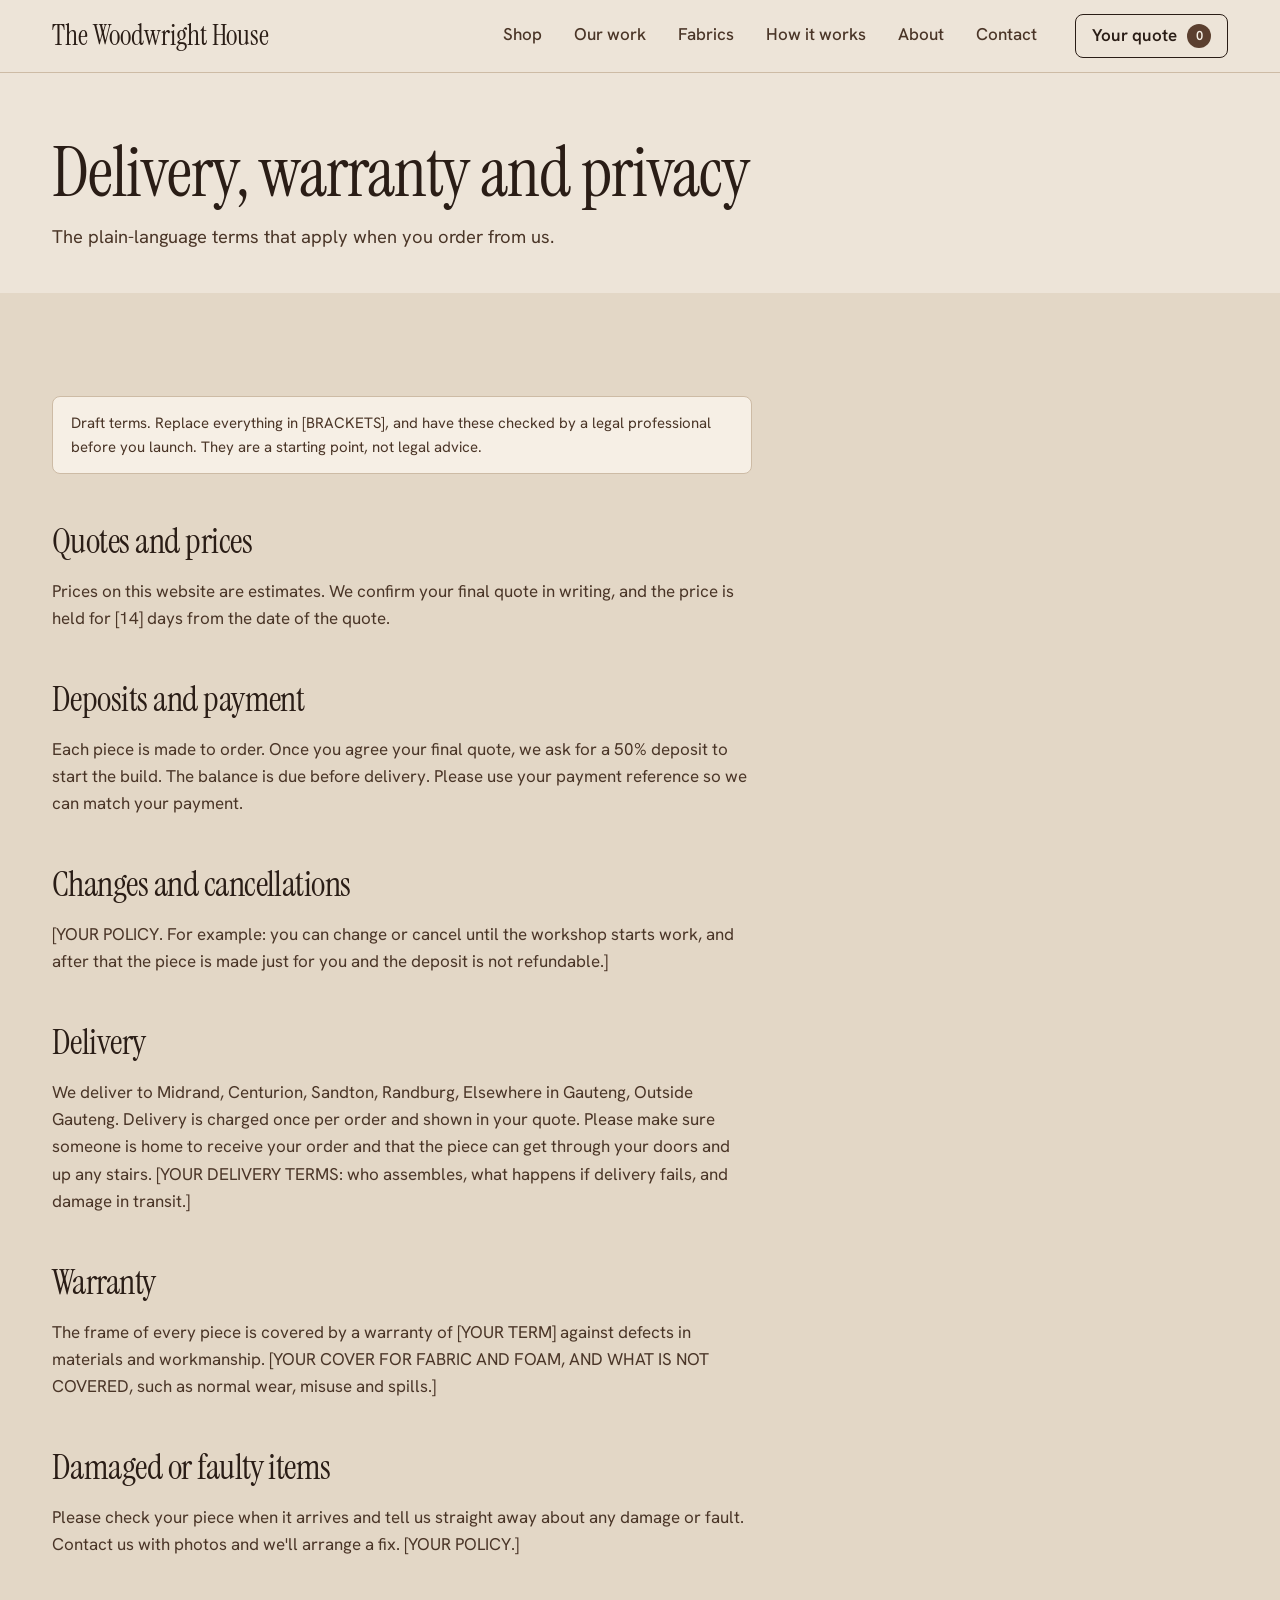
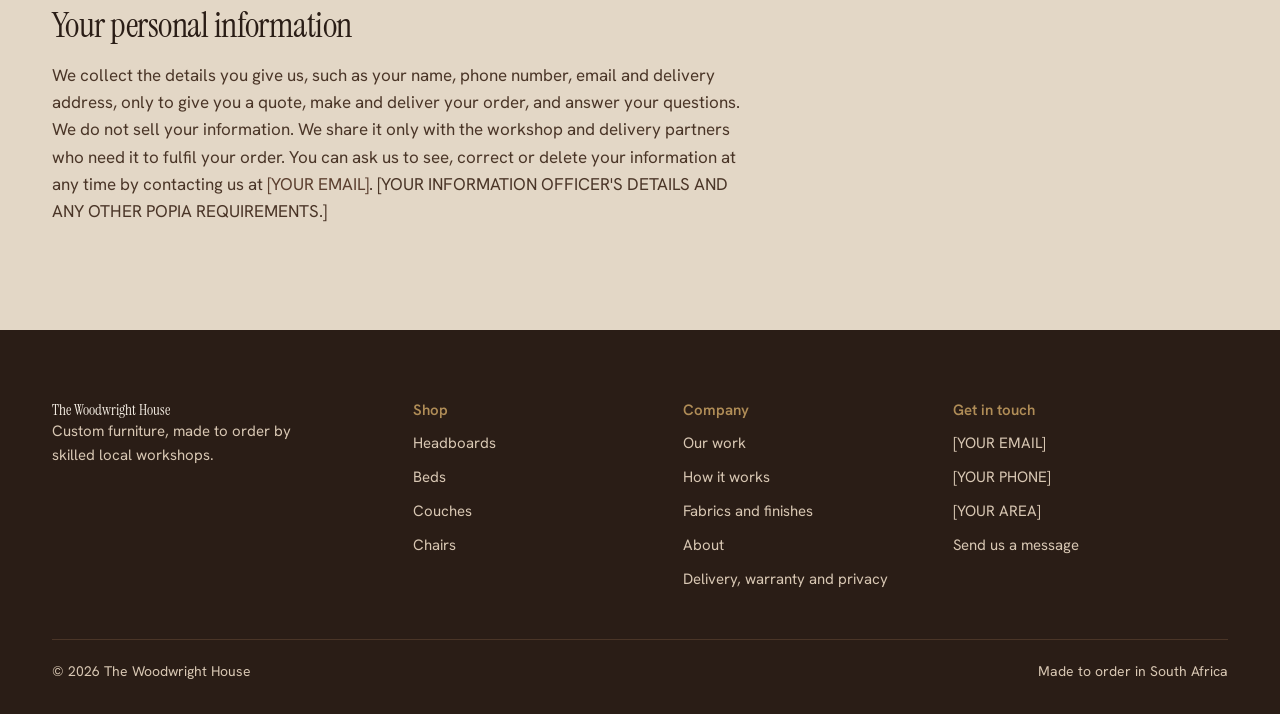
==== policies.html @ 0322e2f1 "Add The Woodwright House site A static, no-build site for a made-to-order furniture business: home, " ====
<!DOCTYPE html>
<html lang="en">
<head>
<meta charset="utf-8">
<meta name="viewport" content="width=device-width, initial-scale=1, viewport-fit=cover">
<title>Delivery, warranty and privacy | The Woodwright House</title>
<meta name="description" content="Our delivery, deposit, cancellation, warranty and privacy policies at The Woodwright House.">
<meta name="theme-color" content="#EDE4D8">
<meta property="og:title" content="Delivery, warranty and privacy | The Woodwright House">
<meta property="og:description" content="Our delivery, deposit, cancellation, warranty and privacy policies at The Woodwright House.">
<meta property="og:type" content="website">
<meta property="og:site_name" content="The Woodwright House">
<link rel="icon" href="data:image/svg+xml,%3Csvg xmlns='http://www.w3.org/2000/svg' viewBox='0 0 100 100'%3E%3Ctext y='.9em' font-size='90'%3E%F0%9F%AA%B5%3C/text%3E%3C/svg%3E">
<link rel="stylesheet" href="https://fonts.googleapis.com/css2?family=Hanken+Grotesk:wght@400;500;600&family=Instrument+Serif&display=swap">
<link rel="stylesheet" href="css/site.css">
</head>
<body data-page="policies">
<a class="skip" href="#main">Skip to content</a>
<header class="site-head">
  <div class="wrap bar">
    <a class="brand" href="index.html">The Woodwright House</a>
    <button class="navbtn" id="navToggle" type="button" aria-expanded="false" aria-controls="nav" aria-label="Menu">
      <svg width="22" height="14" viewBox="0 0 22 14" fill="none" stroke="currentColor" stroke-width="2" stroke-linecap="round" aria-hidden="true"><path d="M1 1h20M1 7h20M1 13h20"/></svg>
    </button>
    <nav class="nav" id="nav" aria-label="Main">
      <a href="shop.html" data-nav="shop">Shop</a>
      <a href="gallery.html" data-nav="gallery">Our work</a>
      <a href="fabrics.html" data-nav="fabrics">Fabrics</a>
      <a href="how-it-works.html" data-nav="how-it-works">How it works</a>
      <a href="about.html" data-nav="about">About</a>
      <a href="contact.html" data-nav="contact">Contact</a>
    </nav>
    <button class="quote-btn" type="button" data-open="quote">Your quote <span class="count quote-count">0</span></button>
  </div>
</header>
<main id="main">
<section class="pagehead">
  <div class="wrap">
    <h1>Delivery, warranty and privacy</h1>
    <p class="lede">The plain-language terms that apply when you order from us.</p>
  </div>
</section>

<section class="sec tint">
  <div class="wrap">
    <div class="prose">
      <p class="draft">Draft terms. Replace everything in [BRACKETS], and have these checked by a legal professional before you launch. They are a starting point, not legal advice.</p>

      <h2>Quotes and prices</h2>
      <p>Prices on this website are estimates. We confirm your final quote in writing, and the price is held for [14] days from the date of the quote.</p>

      <h2>Deposits and payment</h2>
      <p>Each piece is made to order. Once you agree your final quote, we ask for a <span data-cfg="depositPct"></span>% deposit to start the build. The balance is due before delivery. Please use your payment reference so we can match your payment.</p>

      <h2>Changes and cancellations</h2>
      <p>[YOUR POLICY. For example: you can change or cancel until the workshop starts work, and after that the piece is made just for you and the deposit is not refundable.]</p>

      <h2>Delivery</h2>
      <p>We deliver to <span data-cfg="areas"></span>. Delivery is charged once per order and shown in your quote. Please make sure someone is home to receive your order and that the piece can get through your doors and up any stairs. [YOUR DELIVERY TERMS: who assembles, what happens if delivery fails, and damage in transit.]</p>

      <h2>Warranty</h2>
      <p>The frame of every piece is covered by a warranty of <span data-cfg="warranty"></span> against defects in materials and workmanship. [YOUR COVER FOR FABRIC AND FOAM, AND WHAT IS NOT COVERED, such as normal wear, misuse and spills.]</p>

      <h2>Damaged or faulty items</h2>
      <p>Please check your piece when it arrives and tell us straight away about any damage or fault. Contact us with photos and we'll arrange a fix. [YOUR POLICY.]</p>

      <h2>Your personal information</h2>
      <p>We collect the details you give us, such as your name, phone number, email and delivery address, only to give you a quote, make and deliver your order, and answer your questions. We do not sell your information. We share it only with the workshop and delivery partners who need it to fulfil your order. You can ask us to see, correct or delete your information at any time by contacting us at <a data-cfg="email" data-cfg-href="mailto"></a>. [YOUR INFORMATION OFFICER'S DETAILS AND ANY OTHER POPIA REQUIREMENTS.]</p>
    </div>
  </div>
</section>
</main>
<footer class="site-foot">
  <div class="wrap">
    <div class="foot-grid">
      <div>
        <p class="foot-brand">The Woodwright House</p>
        <p>Custom furniture, made to order by skilled local workshops.</p>
      </div>
      <div>
        <h3>Shop</h3>
        <ul>
          <li><a href="shop.html?cat=headboard">Headboards</a></li>
          <li><a href="shop.html?cat=bed">Beds</a></li>
          <li><a href="shop.html?cat=couch">Couches</a></li>
          <li><a href="shop.html?cat=chair">Chairs</a></li>
        </ul>
      </div>
      <div>
        <h3>Company</h3>
        <ul>
          <li><a href="gallery.html">Our work</a></li>
          <li><a href="how-it-works.html">How it works</a></li>
          <li><a href="fabrics.html">Fabrics and finishes</a></li>
          <li><a href="about.html">About</a></li>
          <li><a href="policies.html">Delivery, warranty and privacy</a></li>
        </ul>
      </div>
      <div>
        <h3>Get in touch</h3>
        <ul>
          <li><a data-cfg="email" data-cfg-href="mailto"></a></li>
          <li><a data-cfg="phone" data-cfg-href="tel"></a></li>
          <li data-cfg="area"></li>
          <li><a href="contact.html">Send us a message</a></li>
        </ul>
      </div>
    </div>
    <div class="foot-bottom">
      <span>&copy; 2026 The Woodwright House</span>
      <span>Made to order in South Africa</span>
    </div>
  </div>
</footer>
<dialog id="dlg" aria-labelledby="dlgTitle">
  <div class="sheet">
    <div class="sheet-head">
      <h2 id="dlgTitle">Your quote</h2>
      <button class="tool" id="closeQuote" type="button" aria-label="Close quote">Close</button>
    </div>
    <ul class="items" id="items"></ul>
    <label class="f">Delivery area<select class="area-select"></select></label>
    <p class="est area-est"></p>
    <div class="lines">
      <div><span>Items</span><span id="subtotal">R0</span></div>
      <div><span id="areaLine">Delivery</span><span id="delivery">R0</span></div>
    </div>
    <div class="total"><span>Estimated total</span><span id="total">R0</span></div>
    <div class="dialog-actions">
      <a class="btn" id="wa" href="#" target="_blank" rel="noopener">Send on WhatsApp</a>
      <button class="btn ghost" id="copy" type="button">Copy summary</button>
    </div>
    <p class="status" id="status" role="status"></p>
    <details class="dep" id="dep">
      <summary>Ready to pay your deposit?</summary>
      <p>Only pay once we've confirmed your final quote in writing. Use your reference so we can match the payment.</p>
      <dl>
        <dt>Deposit</dt><dd id="depAmt"></dd>
        <dt>Bank</dt><dd id="bBank"></dd>
        <dt>Account name</dt><dd id="bName"></dd>
        <dt>Account number</dt><dd id="bNum"></dd>
        <dt>Branch code</dt><dd id="bBranch"></dd>
        <dt>Reference</dt><dd id="bRef"></dd>
      </dl>
      <a class="btn ghost small" id="paid" href="#" target="_blank" rel="noopener">I've paid, send proof</a>
      <p>Card payments are coming soon.</p>
    </details>
  </div>
</dialog>

<dialog id="sdlg" aria-labelledby="sdlgTitle">
  <div class="sheet">
    <div class="sheet-head">
      <h2 id="sdlgTitle">Order swatches</h2>
      <button class="tool" id="closeSw" type="button" aria-label="Close swatch request">Close</button>
    </div>
    <p class="lead">Tick the fabrics you'd like to see. We'll send small samples so you can check the colours in your own light.</p>
    <div class="checks" id="swChecks"></div>
    <label class="f">Your name<input type="text" id="swName" autocomplete="name"></label>
    <label class="f">Delivery address<textarea id="swAddr" autocomplete="street-address"></textarea></label>
    <label class="f">Phone number<input type="tel" id="swPhone" autocomplete="tel"></label>
    <a class="btn" id="swSend" href="#" target="_blank" rel="noopener">Send on WhatsApp</a>
    <p class="status" id="swStatus" role="status"></p>
  </div>
</dialog>
<script src="js/data.js"></script>
<script src="js/site.js"></script>
</body>
</html>
---- css/site.css ----
/* The Woodwright House: shared styles */
:root {
  box-sizing: border-box;
  --bg: #EDE4D8;
  --tint: #E3D7C6;
  --surface: #F6EFE5;
  --ink: #2A1D16;
  --ink2: #4A3527;
  --line: #CDBBA5;
  --accent: #5B3F2F;
  --on-accent: #F5EEE4;
  --focus: #B08D57;
  --rug: #D6C5AF;
  --band: #5B3F2F;
  --on-band: #F5EEE4;
  --band2: #E6D9C8;
  --art1: #B98E72;
  --art2: #5B3F2F;
  --foot: #2A1D16;
  --on-foot: #D8C7B3;
  --display: "Instrument Serif", Georgia, "Times New Roman", serif;
  --body: "Hanken Grotesk", system-ui, -apple-system, "Segoe UI", sans-serif;
}
@media (prefers-color-scheme: dark) {
  :root:not([data-theme="light"]) {
    --bg: #1D1611;
    --tint: #241B15;
    --surface: #2A2019;
    --ink: #F1E8DC;
    --ink2: #CDBFAE;
    --line: #43352A;
    --accent: #D8C2A4;
    --on-accent: #1D1611;
    --rug: #33291F;
    --band: #33261C;
    --on-band: #F1E8DC;
    --band2: #CDBFAE;
    --art1: #A47C63;
    --art2: #C9A77C;
    --foot: #130E0A;
    --on-foot: #CDBFAE;
  }
}
:root[data-theme="dark"] {
  --bg: #1D1611; --tint: #241B15; --surface: #2A2019; --ink: #F1E8DC; --ink2: #CDBFAE;
  --line: #43352A; --accent: #D8C2A4; --on-accent: #1D1611; --rug: #33291F;
  --band: #33261C; --on-band: #F1E8DC; --band2: #CDBFAE; --art1: #A47C63; --art2: #C9A77C;
  --foot: #130E0A; --on-foot: #CDBFAE;
}

html { scroll-padding-top: 88px; }
*, *::before, *::after { box-sizing: border-box; }
body {
  margin: 0;
  background: var(--bg);
  color: var(--ink);
  font-family: var(--body);
  font-size: 17px;
  line-height: 1.6;
  -webkit-text-size-adjust: 100%;
}
[hidden] { display: none !important; }
img, svg { max-width: 100%; }
a { color: var(--accent); }
button, select, input, textarea { font: inherit; color: inherit; }
button { cursor: pointer; }
:focus-visible { outline: 3px solid var(--focus); outline-offset: 3px; }
.sr-only { position: absolute; width: 1px; height: 1px; overflow: hidden; clip: rect(0 0 0 0); white-space: nowrap; }
.skip { position: absolute; left: 12px; top: -60px; background: var(--accent); color: var(--on-accent); padding: 10px 16px; border-radius: 8px; z-index: 50; }
.skip:focus { top: 12px; }

.wrap { max-width: 1240px; margin: 0 auto; padding: 0 32px; }
.sec { padding: 88px 0; }
.sec.tint { background: var(--tint); }
h1, h2, h3 { font-family: var(--display); font-weight: 400; margin: 0; letter-spacing: -0.015em; }
h1 { font-size: clamp(2.8rem, 7vw, 5.4rem); line-height: 1; }
h2.title { font-size: clamp(2.2rem, 4.6vw, 3.5rem); line-height: 1.05; }
h3 { font-size: 1.9rem; line-height: 1.1; }
.lede { font-size: 1.15rem; line-height: 1.6; color: var(--ink2); max-width: 56ch; margin: 16px 0 0; }
.sec-head { margin-bottom: 44px; }
.actions { display: flex; flex-wrap: wrap; gap: 14px; margin-top: 28px; }

.btn, a.btn {
  display: inline-flex;
  align-items: center;
  justify-content: center;
  min-height: 52px;
  padding: 0 28px;
  border: 0;
  border-radius: 8px;
  background: var(--accent);
  color: var(--on-accent);
  font-weight: 600;
  font-size: 17px;
  text-decoration: none;
  white-space: nowrap;
}
.btn:hover { filter: brightness(1.1); }
.btn.ghost { background: transparent; color: var(--ink); border: 1.5px solid var(--ink); }
.btn.ghost:hover { background: var(--surface); filter: none; }
.btn.small { min-height: 44px; padding: 0 18px; font-size: 15px; }
.btn[aria-disabled="true"], .btn:disabled { opacity: 0.45; pointer-events: none; }
.btn.light { background: var(--bg); color: var(--ink); }

/* Header */
.site-head { position: sticky; top: 0; z-index: 20; background: var(--bg); border-bottom: 1px solid var(--line); }
.bar { display: flex; align-items: center; gap: 24px; min-height: 72px; }
.brand { font-family: var(--display); font-size: 28px; line-height: 1.1; color: var(--ink); text-decoration: none; white-space: nowrap; margin-right: auto; }
.nav { display: flex; gap: 4px; }
.nav a { display: inline-flex; align-items: center; min-height: 44px; padding: 0 14px; color: var(--ink2); text-decoration: none; font-weight: 500; border-bottom: 2px solid transparent; }
.nav a:hover { color: var(--ink); }
.nav a[aria-current="page"] { color: var(--ink); border-bottom-color: var(--ink); }
.navbtn { display: none; width: 48px; height: 48px; align-items: center; justify-content: center; background: transparent; border: 1.5px solid var(--ink); border-radius: 8px; }
.quote-btn { display: inline-flex; align-items: center; gap: 10px; min-height: 44px; padding: 0 16px; background: transparent; border: 1.5px solid var(--ink); border-radius: 8px; font-weight: 600; }
.count { display: inline-grid; place-items: center; min-width: 24px; height: 24px; padding: 0 6px; border-radius: 12px; background: var(--accent); color: var(--on-accent); font-size: 13px; }

/* Footer */
.site-foot { background: var(--foot); color: var(--on-foot); padding: 72px 0 32px; }
.site-foot a { color: var(--on-foot); text-decoration: none; }
.site-foot a:hover { text-decoration: underline; }
.foot-grid { display: grid; grid-template-columns: 1.4fr 1fr 1fr 1.2fr; gap: 40px; }
.foot-grid h3 { font-family: var(--body); font-size: 15px; font-weight: 600; color: #B08D57; margin: 0 0 12px; letter-spacing: 0; }
.foot-grid ul { list-style: none; margin: 0; padding: 0; display: grid; gap: 10px; font-size: 15px; }
.foot-brand { font-family: var(--display); font-size: 30px; line-height: 1.1; color: #F5EEE4; margin: 0 0 10px; }
.foot-grid p { margin: 0; font-size: 15px; max-width: 34ch; }
.foot-bottom { margin-top: 48px; padding-top: 20px; border-top: 1px solid #4A3527; display: flex; justify-content: space-between; flex-wrap: wrap; gap: 12px; font-size: 14px; }

/* Home */
.hero { padding: 48px 0 88px; }
.hero-grid { display: grid; grid-template-columns: repeat(2, minmax(0, 1fr)); gap: 64px; align-items: center; }
.hero h1 { max-width: 11ch; }
.hero .lede { max-width: 46ch; font-size: 1.2rem; }
.stage { position: relative; background: var(--tint); border-radius: 14px; overflow: hidden; }
.stage canvas { display: block; width: 100%; height: 100%; touch-action: pan-y; cursor: grab; }
.stage canvas:active { cursor: grabbing; }
.stage canvas:focus-visible { outline-offset: -4px; }
.hero-stage { height: 600px; }
.hero-sw { position: absolute; left: 16px; bottom: 16px; display: flex; gap: 8px; align-items: center; padding: 8px 10px; background: var(--bg); border-radius: 10px; }
.hero-sw button { width: 32px; height: 32px; border-radius: 50%; border: 1.5px solid var(--line); padding: 0; }
.hero-sw button[aria-pressed="true"] { box-shadow: 0 0 0 2px var(--bg), 0 0 0 4px var(--ink); }
.hero-sw span { font-size: 14px; color: var(--ink2); margin-right: 4px; }
.fallback { position: absolute; inset: 0; display: flex; flex-direction: column; align-items: center; justify-content: center; gap: 16px; padding: 32px; text-align: center; color: var(--ink2); }
.fb-chip { width: 200px; height: 140px; border-radius: 12px; }
.fb-bar { width: 200px; height: 14px; border-radius: 7px; margin-top: -8px; }

.cats { display: grid; grid-template-columns: repeat(4, minmax(0, 1fr)); gap: 24px; }
.cat { display: flex; flex-direction: column; gap: 14px; color: var(--ink); text-decoration: none; }
.cat-art { background: var(--tint); border-radius: 12px; aspect-ratio: 4 / 3.4; display: grid; place-items: center; padding: 18px; }
.sec.tint .cat-art { background: var(--bg); }
.cat-art svg { width: 100%; height: 100%; }
.cat-name { font-family: var(--display); font-size: 2rem; line-height: 1.1; }
.cat-desc { color: var(--ink2); font-size: 16px; line-height: 1.5; }
.cat-price { font-weight: 600; font-size: 15px; color: var(--accent); }
.cat:hover .cat-name { text-decoration: underline; text-decoration-thickness: 1.5px; text-underline-offset: 6px; }

.steps { display: grid; grid-template-columns: repeat(4, minmax(0, 1fr)); gap: 40px; counter-reset: s; }
.step { border-top: 1.5px solid var(--accent); padding-top: 20px; }
.step .n { font-family: var(--display); font-size: 2.8rem; line-height: 1; color: var(--accent); }
.step h3 { font-family: var(--body); font-size: 1.2rem; font-weight: 600; margin: 10px 0 6px; letter-spacing: 0; }
.step p { margin: 0; color: var(--ink2); font-size: 16px; line-height: 1.55; }
.sec.tint .step p { color: var(--ink); }

.split { display: grid; grid-template-columns: minmax(0, 1fr) minmax(0, 1.2fr); gap: 80px; align-items: center; }
.swgrid { display: grid; grid-template-columns: repeat(3, minmax(0, 1fr)); gap: 24px; }
.swt { display: flex; flex-direction: column; gap: 10px; font-weight: 500; font-size: 15px; }
.swt i { display: block; height: 150px; border-radius: 8px; border: 1px solid var(--line); }
.swt small { font-weight: 400; color: var(--ink2); font-size: 14px; }

.trio { display: grid; grid-template-columns: repeat(3, minmax(0, 1fr)); gap: 56px; }
.trio h3 { margin-bottom: 10px; }
.trio p { margin: 0; color: var(--ink2); }

.band { background: var(--band); color: var(--on-band); text-align: center; padding: 96px 0; }
.band h2 { font-size: clamp(2.4rem, 5.4vw, 4.4rem); line-height: 1.05; color: var(--on-band); }
.band p { color: var(--band2); font-size: 1.2rem; max-width: 52ch; margin: 18px auto 0; }
.band .actions { justify-content: center; }
.band .btn.ghost { color: var(--on-band); border-color: var(--on-band); }
.band .btn.ghost:hover { background: rgba(255, 255, 255, 0.08); }

/* Inner pages */
.pagehead { padding: 64px 0 40px; }
.pagehead h1 { font-size: clamp(2.6rem, 6vw, 4.4rem); }
.prose { max-width: 70ch; }
.prose h2 { font-family: var(--display); font-weight: 400; font-size: 2.2rem; line-height: 1.1; margin: 48px 0 12px; }
.prose h2:first-child { margin-top: 0; }
.prose p, .prose li { color: var(--ink2); }
.prose ul { padding-left: 20px; }
.draft { border: 1.5px solid var(--line); background: var(--surface); border-radius: 8px; padding: 14px 18px; color: var(--ink2); font-size: 15px; margin-bottom: 32px; }
.faq { max-width: 760px; display: grid; gap: 0; }
.faq details { border-bottom: 1px solid var(--line); }
.faq summary { min-height: 60px; display: flex; align-items: center; cursor: pointer; font-weight: 600; font-size: 1.05rem; list-style: none; }
.faq summary::-webkit-details-marker { display: none; }
.faq summary::after { content: "+"; margin-left: auto; font-size: 1.5rem; font-weight: 400; }
.faq details[open] summary::after { content: "-"; }
.faq details p { margin: 0 0 18px; color: var(--ink2); max-width: 62ch; }
.facts { display: grid; grid-template-columns: repeat(2, minmax(0, 1fr)); gap: 40px; }
.facts h3 { margin-bottom: 8px; }
.facts p { margin: 0; color: var(--ink2); }
.ph { background: var(--tint); border-radius: 12px; display: flex; align-items: flex-end; padding: 18px; min-height: 320px; color: var(--ink2); font-size: 14px; }

/* Photographs of finished pieces */
.shots { display: grid; grid-template-columns: repeat(3, minmax(0, 1fr)); gap: 24px; }
.shots.wide { grid-template-columns: repeat(4, minmax(0, 1fr)); gap: 20px; }
.shot { margin: 0; display: flex; flex-direction: column; gap: 10px; }
.shot img { display: block; width: 100%; aspect-ratio: 4 / 5; object-fit: cover; object-position: center; border-radius: 12px; background: var(--tint); }
.shots.wide .shot img { aspect-ratio: 1 / 1; }
.shot figcaption { color: var(--ink2); font-size: 15px; line-height: 1.4; }
.shot-strip { display: grid; grid-auto-flow: column; grid-auto-columns: minmax(180px, 1fr); gap: 16px; overflow-x: auto; scroll-snap-type: x mandatory; padding-bottom: 6px; }
.shot-strip .shot { scroll-snap-align: start; }
.shot-strip .shot img { aspect-ratio: 1 / 1; }
.chips { display: flex; flex-wrap: wrap; gap: 10px; margin-bottom: 32px; }
.chip { min-height: 44px; padding: 0 18px; border: 1.5px solid var(--line); border-radius: 999px; background: transparent; color: var(--ink2); font-weight: 500; font-size: 15px; }
.chip:hover { border-color: var(--ink); color: var(--ink); }
.chip[aria-pressed="true"] { background: var(--accent); border-color: var(--accent); color: var(--on-accent); }
.shot-count { color: var(--ink2); font-size: 15px; margin: 0 0 24px; }
/* Photo on a home-page category card, in place of the line drawing */
.cat-art.photo { padding: 0; overflow: hidden; }
.cat-art.photo img { width: 100%; height: 100%; object-fit: cover; border-radius: 12px; }
.contact-grid { display: grid; grid-template-columns: minmax(0, 1.2fr) minmax(0, 1fr); gap: 72px; align-items: start; }
.formgrid { display: grid; gap: 16px; }
.two { display: grid; grid-template-columns: repeat(2, minmax(0, 1fr)); gap: 14px; }
.cinfo { display: grid; gap: 24px; }
.cinfo h3 { font-family: var(--body); font-size: 1rem; font-weight: 600; letter-spacing: 0; margin-bottom: 4px; }
.cinfo p { margin: 0; color: var(--ink2); }

/* Forms */
select, input[type="text"], input[type="tel"], input[type="email"], textarea {
  font: inherit; color: var(--ink); background: var(--surface); border: 1.5px solid var(--line);
  border-radius: 8px; padding: 10px 12px; min-height: 48px; width: 100%;
}
textarea { min-height: 96px; resize: vertical; }
label.f { display: flex; flex-direction: column; gap: 6px; font-weight: 500; }
.status { min-height: 20px; margin: 0; font-size: 14px; color: var(--ink2); }
.row { display: flex; flex-wrap: wrap; gap: 10px; }

/* Shop */
.shop-top { padding: 32px 0 8px; display: flex; align-items: flex-end; justify-content: space-between; gap: 16px; flex-wrap: wrap; }
.shop-top h1 { font-size: clamp(2.2rem, 5vw, 3.4rem); }
.tabs { display: flex; gap: 4px; flex-wrap: wrap; }
.tab { background: none; border: 0; border-bottom: 2px solid transparent; padding: 10px 16px; min-height: 44px; font-weight: 500; color: var(--ink2); }
.tab[aria-pressed="true"] { color: var(--ink); border-bottom-color: var(--ink); }
.shop-grid { display: grid; grid-template-columns: minmax(0, 1.4fr) minmax(360px, 0.9fr); gap: 40px; align-items: start; padding: 12px 0 64px; }
.shop-stage { position: sticky; top: 84px; height: min(720px, calc(100vh - 108px)); min-height: 480px; }
.hint { position: absolute; left: 16px; bottom: 16px; padding: 8px 12px; border-radius: 8px; background: var(--bg); color: var(--ink2); font-size: 14px; transition: opacity 0.3s ease; }
.hint.gone { opacity: 0; pointer-events: none; }
.tools { position: absolute; right: 12px; bottom: 12px; display: flex; gap: 6px; }
.tool { min-width: 44px; min-height: 44px; padding: 0 12px; background: var(--bg); border: 1px solid var(--line); border-radius: 8px; font-weight: 500; font-size: 14px; }
.tool:hover { border-color: var(--ink); }
.panel { display: flex; flex-direction: column; gap: 24px; min-width: 0; }
.panel h1 { font-size: clamp(2.2rem, 4.4vw, 3.1rem); line-height: 1.02; }
.sub { margin: 8px 0 0; color: var(--ink2); max-width: 44ch; }
fieldset { border: 0; margin: 0; padding: 0; min-width: 0; }
legend { padding: 0; margin-bottom: 10px; font-weight: 600; }
legend .val { font-weight: 400; color: var(--ink2); margin-left: 8px; }
.grp { display: flex; flex-wrap: wrap; gap: 8px; }
.grp.cards { display: grid; grid-template-columns: repeat(2, minmax(0, 1fr)); gap: 10px; }
.opt { position: relative; display: block; }
.opt input { position: absolute; opacity: 0; width: 1px; height: 1px; }
.face { display: flex; flex-direction: column; justify-content: center; min-height: 48px; padding: 8px 16px; border: 1.5px solid var(--line); border-radius: 8px; cursor: pointer; transition: border-color 0.15s ease, background-color 0.15s ease; }
.opt:hover .face { border-color: var(--ink2); }
.opt input:checked + .face { border-color: var(--ink); background: var(--surface); box-shadow: inset 0 0 0 1px var(--ink); }
.opt input:focus-visible + .face { outline: 3px solid var(--focus); outline-offset: 2px; }
.psub { font-size: 13px; color: var(--ink2); }
.card .face { align-items: flex-start; gap: 2px; padding: 14px 16px; min-height: 72px; }
.cname { font-family: var(--display); font-size: 24px; line-height: 1.1; }
.cdesc { font-size: 14px; color: var(--ink2); }
.sw .face { width: 52px; height: 52px; min-height: 0; padding: 0; border-radius: 10px; }
.sw input:checked + .face { border-color: var(--ink); box-shadow: 0 0 0 3px var(--bg), 0 0 0 5px var(--ink); }
.fin .face { flex-direction: row; align-items: center; gap: 10px; }
.dot { width: 20px; height: 20px; border-radius: 50%; border: 1px solid var(--line); flex: none; }
details.help, details.dep { border: 1.5px solid var(--line); border-radius: 8px; padding: 0 16px; }
details.help summary, details.dep summary { min-height: 48px; display: flex; align-items: center; cursor: pointer; font-weight: 600; }
details.help ul { margin: 0 0 14px; padding-left: 18px; color: var(--ink2); font-size: 15px; }
details.help li { margin: 4px 0; }
.codein { padding-bottom: 14px; }
.codein input { flex: 1; width: auto; min-width: 0; }
.est { font-size: 14px; color: var(--ink2); margin: 8px 0 0; }
.code { font-size: 13px; color: var(--ink2); margin: 0; word-break: break-all; }
.lead { margin: 0; font-size: 14px; color: var(--ink2); }
.buy { position: sticky; bottom: 0; background: var(--bg); border-top: 1px solid var(--line); padding: 16px 0 calc(16px + env(safe-area-inset-bottom, 0px)); display: flex; align-items: center; justify-content: space-between; gap: 16px; }
.price { font-family: var(--display); font-size: 40px; line-height: 1; }
.note { font-size: 13px; color: var(--ink2); margin-top: 4px; max-width: 30ch; }

/* Dialogs */
dialog { position: fixed; inset: 0 0 0 auto; margin: 0; width: min(460px, 100%); height: 100%; max-height: none; padding: 0; border: 0; background: var(--bg); color: var(--ink); }
dialog::backdrop { background: rgba(20, 12, 8, 0.5); }
.sheet { height: 100%; display: flex; flex-direction: column; padding: 24px; gap: 16px; overflow-y: auto; }
.sheet > * { flex: none; }
.sheet-head { display: flex; align-items: center; justify-content: space-between; }
.sheet h2 { margin: 0; font-family: var(--display); font-weight: 400; font-size: 34px; }
.items { list-style: none; margin: 0; padding: 0; }
.items li { display: grid; grid-template-columns: 1fr auto; gap: 4px 12px; padding: 14px 0; border-bottom: 1px solid var(--line); }
.items .nm { font-weight: 500; }
.items .pr { font-weight: 600; }
.rm { grid-column: 1 / -1; justify-self: start; background: none; border: 0; padding: 4px 0; min-height: 32px; color: var(--ink2); text-decoration: underline; font-size: 14px; }
.empty { color: var(--ink2); padding: 12px 0; }
.lines { display: grid; gap: 6px; font-size: 15px; color: var(--ink2); }
.lines div { display: flex; justify-content: space-between; gap: 12px; }
.total { display: flex; justify-content: space-between; align-items: baseline; font-weight: 600; font-size: 18px; }
.dialog-actions { display: flex; flex-direction: column; gap: 10px; }
details.dep p { margin: 0 0 12px; font-size: 14px; color: var(--ink2); }
details.dep dl { margin: 0 0 14px; display: grid; grid-template-columns: auto 1fr; gap: 6px 14px; font-size: 15px; }
details.dep dt { color: var(--ink2); }
details.dep dd { margin: 0; font-weight: 500; word-break: break-word; }
details.dep a.btn { margin-bottom: 14px; }
.checks { display: grid; grid-template-columns: repeat(2, minmax(0, 1fr)); gap: 8px; }
.chk { display: flex; align-items: center; gap: 10px; min-height: 48px; padding: 0 12px; border: 1.5px solid var(--line); border-radius: 8px; cursor: pointer; }
.chk input { width: 20px; height: 20px; accent-color: var(--accent); flex: none; }

/* Illustrations */
.art .a1 { fill: var(--art1); }
.art .a2 { fill: var(--art2); }
.art .lin { fill: #EFE9DE; }
.art .ln { stroke: rgba(0, 0, 0, 0.14); fill: none; stroke-width: 2; }

@media (max-width: 1000px) {
  .hero-grid, .split, .contact-grid { grid-template-columns: minmax(0, 1fr); gap: 40px; }
  .hero-stage { height: 440px; }
  .cats { grid-template-columns: repeat(2, minmax(0, 1fr)); }
  .steps { grid-template-columns: repeat(2, minmax(0, 1fr)); }
  .trio { grid-template-columns: minmax(0, 1fr); gap: 32px; }
  .shots.wide { grid-template-columns: repeat(3, minmax(0, 1fr)); }
  .foot-grid { grid-template-columns: repeat(2, minmax(0, 1fr)); }
  .shop-grid { grid-template-columns: minmax(0, 1fr); gap: 20px; }
  .shop-stage { position: relative; top: 0; height: 52vh; min-height: 320px; max-height: 480px; }
  .hint { display: none; }
  .facts { grid-template-columns: minmax(0, 1fr); }
}
@media (max-width: 820px) {
  .shots, .shots.wide { grid-template-columns: repeat(2, minmax(0, 1fr)); gap: 16px; }
  .wrap { padding: 0 20px; }
  .sec { padding: 64px 0; }
  .bar { flex-wrap: wrap; gap: 10px 12px; min-height: 64px; padding-top: 8px; padding-bottom: 8px; }
  .navbtn { display: inline-flex; }
  .nav { order: 5; width: 100%; flex-direction: column; gap: 0; display: none; padding-bottom: 8px; }
  .nav[data-nav-open="true"] { display: flex; }
  .nav a { border-bottom: 1px solid var(--line); min-height: 48px; padding: 0 4px; }
  .nav a[aria-current="page"] { border-bottom-color: var(--line); font-weight: 600; }
  .brand { font-size: 24px; }
  .two { grid-template-columns: minmax(0, 1fr); }
  .price { font-size: 34px; }
  .swgrid { gap: 14px; }
  .swt i { height: 96px; }
}
@media (max-width: 560px) {
  .cats { gap: 16px; }
  .chips { gap: 8px; }
  .chip { padding: 0 14px; font-size: 14px; }
  .cat-name { font-size: 1.6rem; }
  .steps { grid-template-columns: minmax(0, 1fr); gap: 28px; }
  .foot-grid { grid-template-columns: minmax(0, 1fr); }
}
@media (prefers-reduced-motion: reduce) {
  * { transition: none !important; }
}
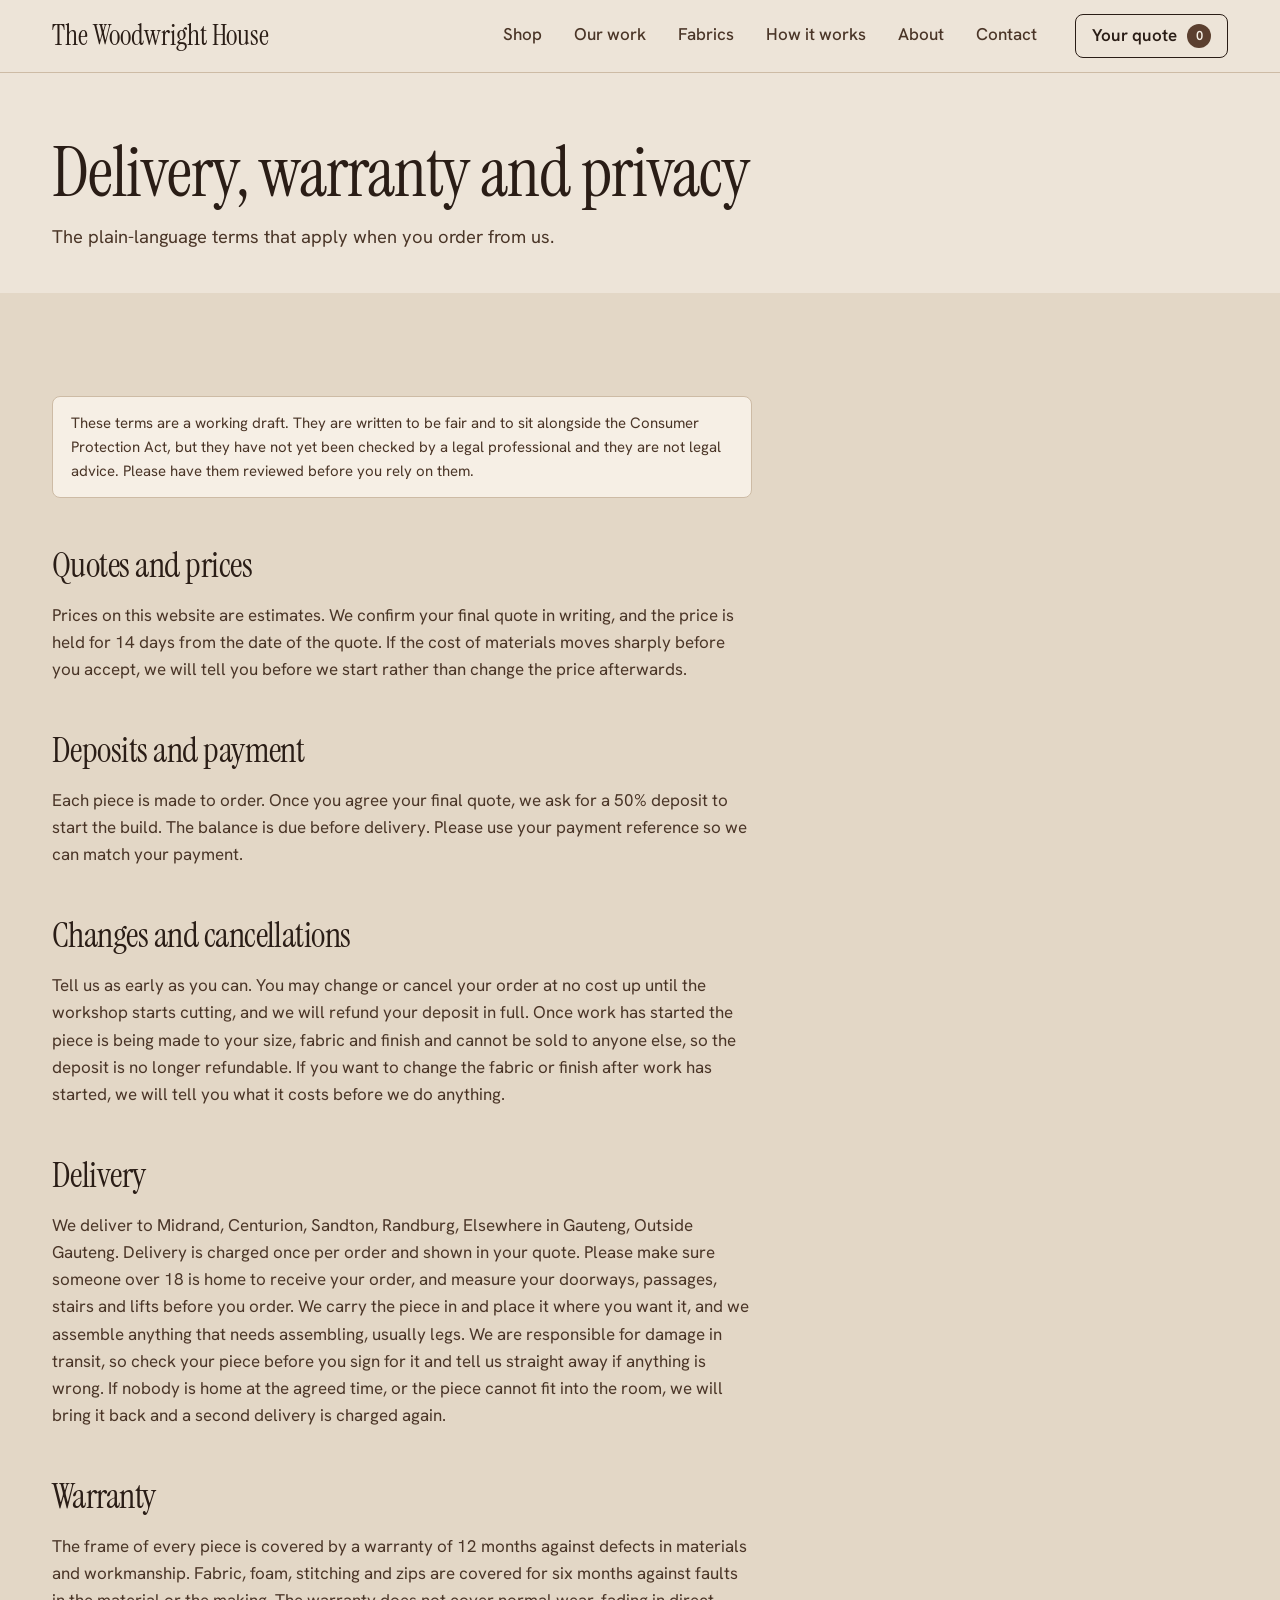
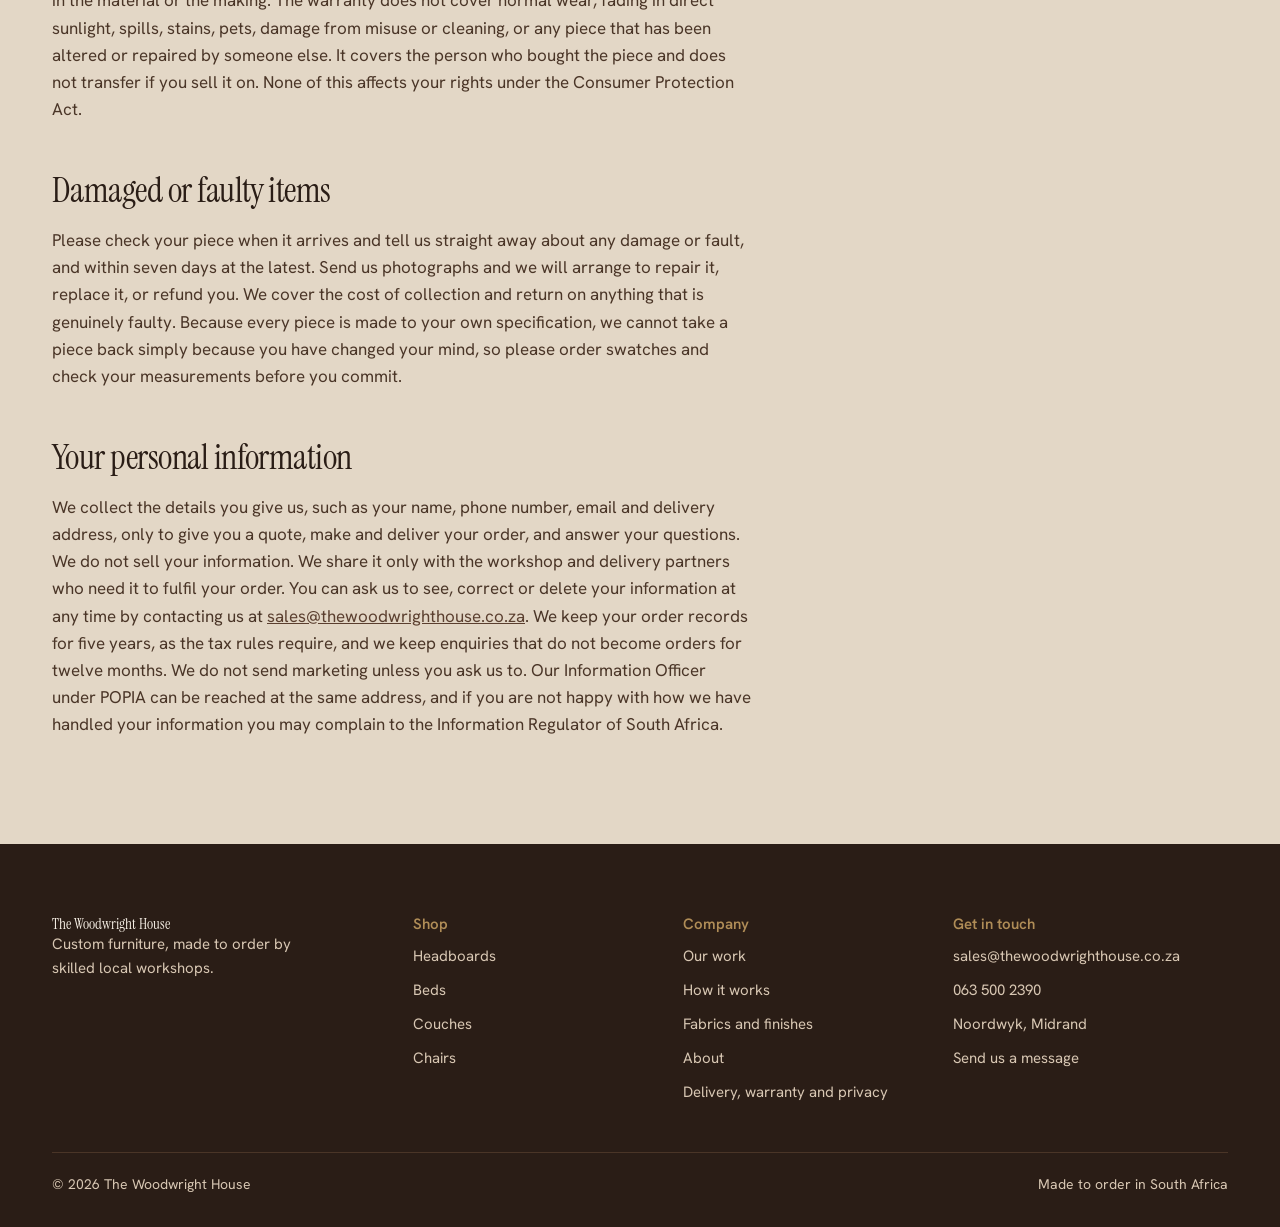
==== commit f3870a90: "Fill in the remaining placeholder copy Provisional wording so nothing on the live site reads [LIKE T" ====
--- a/policies.html
+++ b/policies.html
@@ -44,28 +44,28 @@
 <section class="sec tint">
   <div class="wrap">
     <div class="prose">
-      <p class="draft">Draft terms. Replace everything in [BRACKETS], and have these checked by a legal professional before you launch. They are a starting point, not legal advice.</p>
+      <p class="draft">These terms are a working draft. They are written to be fair and to sit alongside the Consumer Protection Act, but they have not yet been checked by a legal professional and they are not legal advice. Please have them reviewed before you rely on them.</p>
 
       <h2>Quotes and prices</h2>
-      <p>Prices on this website are estimates. We confirm your final quote in writing, and the price is held for [14] days from the date of the quote.</p>
+      <p>Prices on this website are estimates. We confirm your final quote in writing, and the price is held for 14 days from the date of the quote. If the cost of materials moves sharply before you accept, we will tell you before we start rather than change the price afterwards.</p>
 
       <h2>Deposits and payment</h2>
       <p>Each piece is made to order. Once you agree your final quote, we ask for a <span data-cfg="depositPct"></span>% deposit to start the build. The balance is due before delivery. Please use your payment reference so we can match your payment.</p>
 
       <h2>Changes and cancellations</h2>
-      <p>[YOUR POLICY. For example: you can change or cancel until the workshop starts work, and after that the piece is made just for you and the deposit is not refundable.]</p>
+      <p>Tell us as early as you can. You may change or cancel your order at no cost up until the workshop starts cutting, and we will refund your deposit in full. Once work has started the piece is being made to your size, fabric and finish and cannot be sold to anyone else, so the deposit is no longer refundable. If you want to change the fabric or finish after work has started, we will tell you what it costs before we do anything.</p>
 
       <h2>Delivery</h2>
-      <p>We deliver to <span data-cfg="areas"></span>. Delivery is charged once per order and shown in your quote. Please make sure someone is home to receive your order and that the piece can get through your doors and up any stairs. [YOUR DELIVERY TERMS: who assembles, what happens if delivery fails, and damage in transit.]</p>
+      <p>We deliver to <span data-cfg="areas"></span>. Delivery is charged once per order and shown in your quote. Please make sure someone over 18 is home to receive your order, and measure your doorways, passages, stairs and lifts before you order. We carry the piece in and place it where you want it, and we assemble anything that needs assembling, usually legs. We are responsible for damage in transit, so check your piece before you sign for it and tell us straight away if anything is wrong. If nobody is home at the agreed time, or the piece cannot fit into the room, we will bring it back and a second delivery is charged again.</p>
 
       <h2>Warranty</h2>
-      <p>The frame of every piece is covered by a warranty of <span data-cfg="warranty"></span> against defects in materials and workmanship. [YOUR COVER FOR FABRIC AND FOAM, AND WHAT IS NOT COVERED, such as normal wear, misuse and spills.]</p>
+      <p>The frame of every piece is covered by a warranty of <span data-cfg="warranty"></span> against defects in materials and workmanship. Fabric, foam, stitching and zips are covered for six months against faults in the material or the making. The warranty does not cover normal wear, fading in direct sunlight, spills, stains, pets, damage from misuse or cleaning, or any piece that has been altered or repaired by someone else. It covers the person who bought the piece and does not transfer if you sell it on. None of this affects your rights under the Consumer Protection Act.</p>
 
       <h2>Damaged or faulty items</h2>
-      <p>Please check your piece when it arrives and tell us straight away about any damage or fault. Contact us with photos and we'll arrange a fix. [YOUR POLICY.]</p>
+      <p>Please check your piece when it arrives and tell us straight away about any damage or fault, and within seven days at the latest. Send us photographs and we will arrange to repair it, replace it, or refund you. We cover the cost of collection and return on anything that is genuinely faulty. Because every piece is made to your own specification, we cannot take a piece back simply because you have changed your mind, so please order swatches and check your measurements before you commit.</p>
 
       <h2>Your personal information</h2>
-      <p>We collect the details you give us, such as your name, phone number, email and delivery address, only to give you a quote, make and deliver your order, and answer your questions. We do not sell your information. We share it only with the workshop and delivery partners who need it to fulfil your order. You can ask us to see, correct or delete your information at any time by contacting us at <a data-cfg="email" data-cfg-href="mailto"></a>. [YOUR INFORMATION OFFICER'S DETAILS AND ANY OTHER POPIA REQUIREMENTS.]</p>
+      <p>We collect the details you give us, such as your name, phone number, email and delivery address, only to give you a quote, make and deliver your order, and answer your questions. We do not sell your information. We share it only with the workshop and delivery partners who need it to fulfil your order. You can ask us to see, correct or delete your information at any time by contacting us at <a data-cfg="email" data-cfg-href="mailto"></a>. We keep your order records for five years, as the tax rules require, and we keep enquiries that do not become orders for twelve months. We do not send marketing unless you ask us to. Our Information Officer under POPIA can be reached at the same address, and if you are not happy with how we have handled your information you may complain to the Information Regulator of South Africa.</p>
     </div>
   </div>
 </section>
